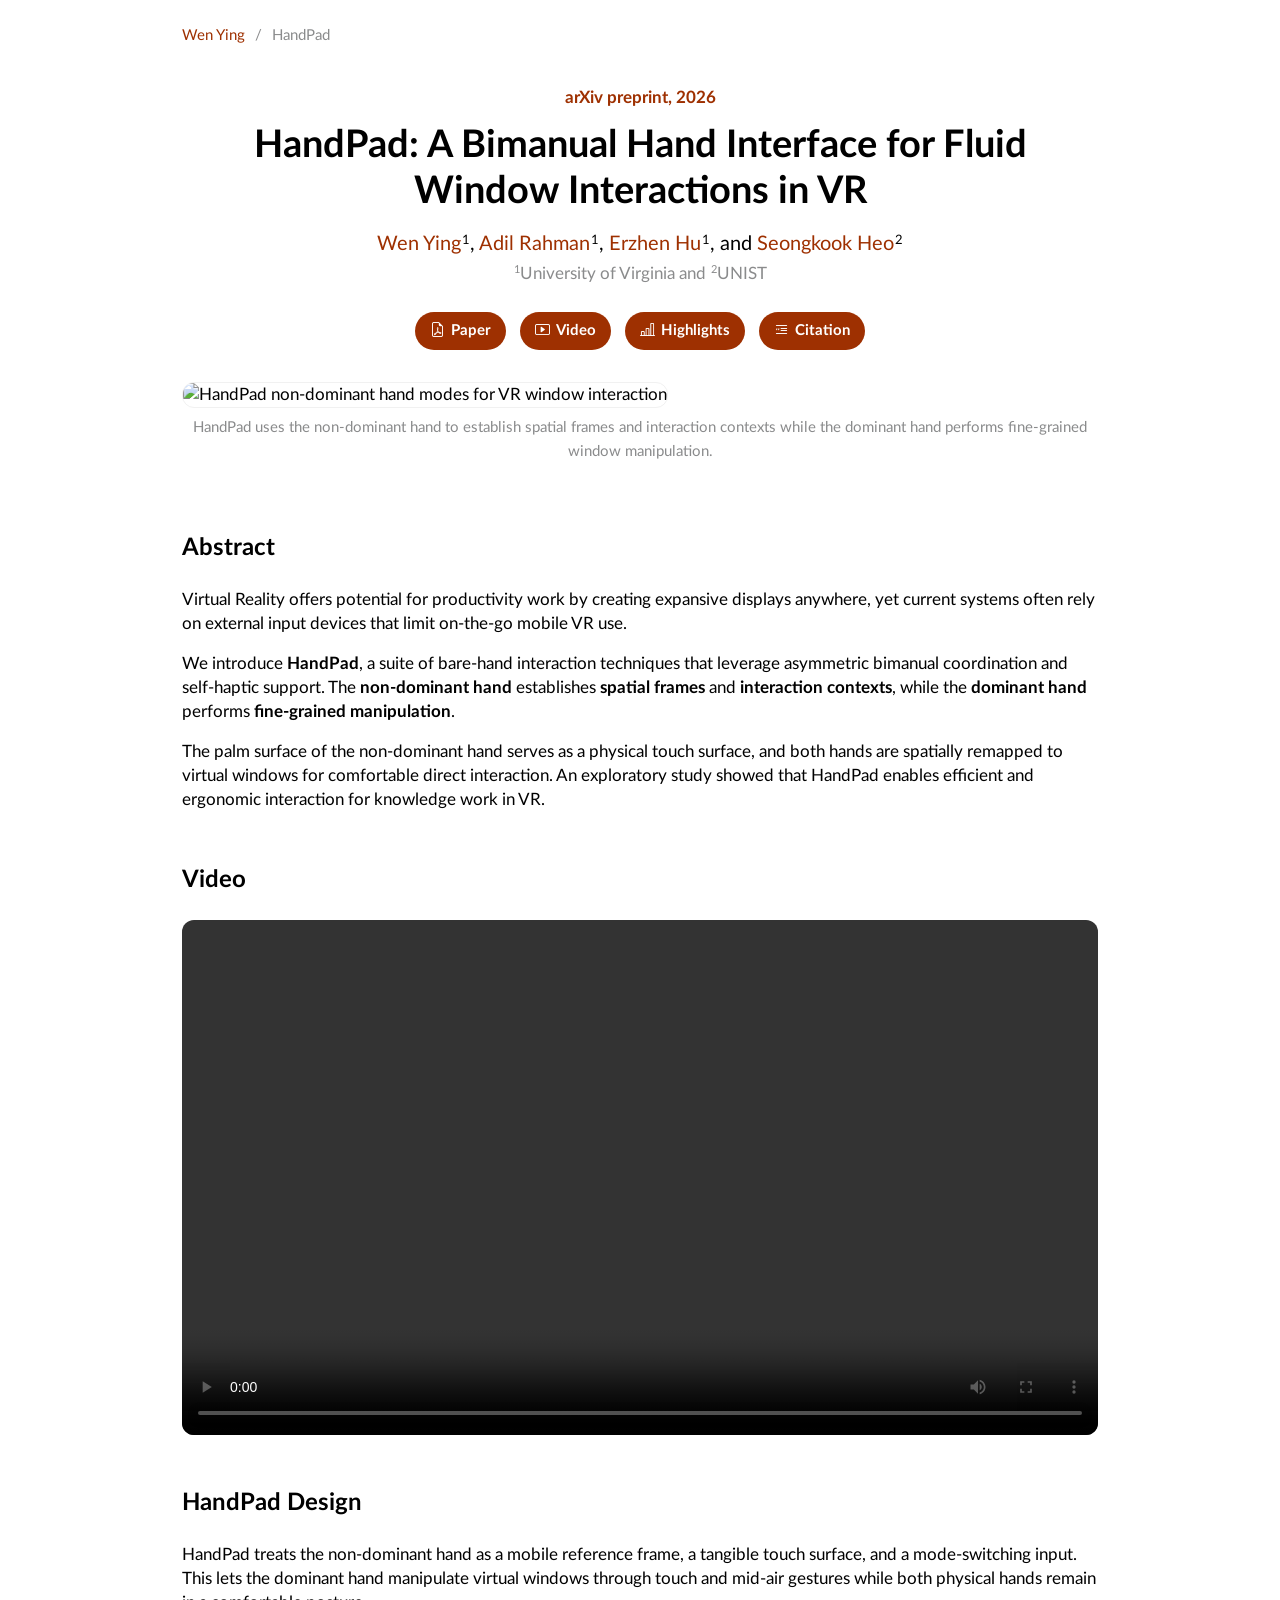
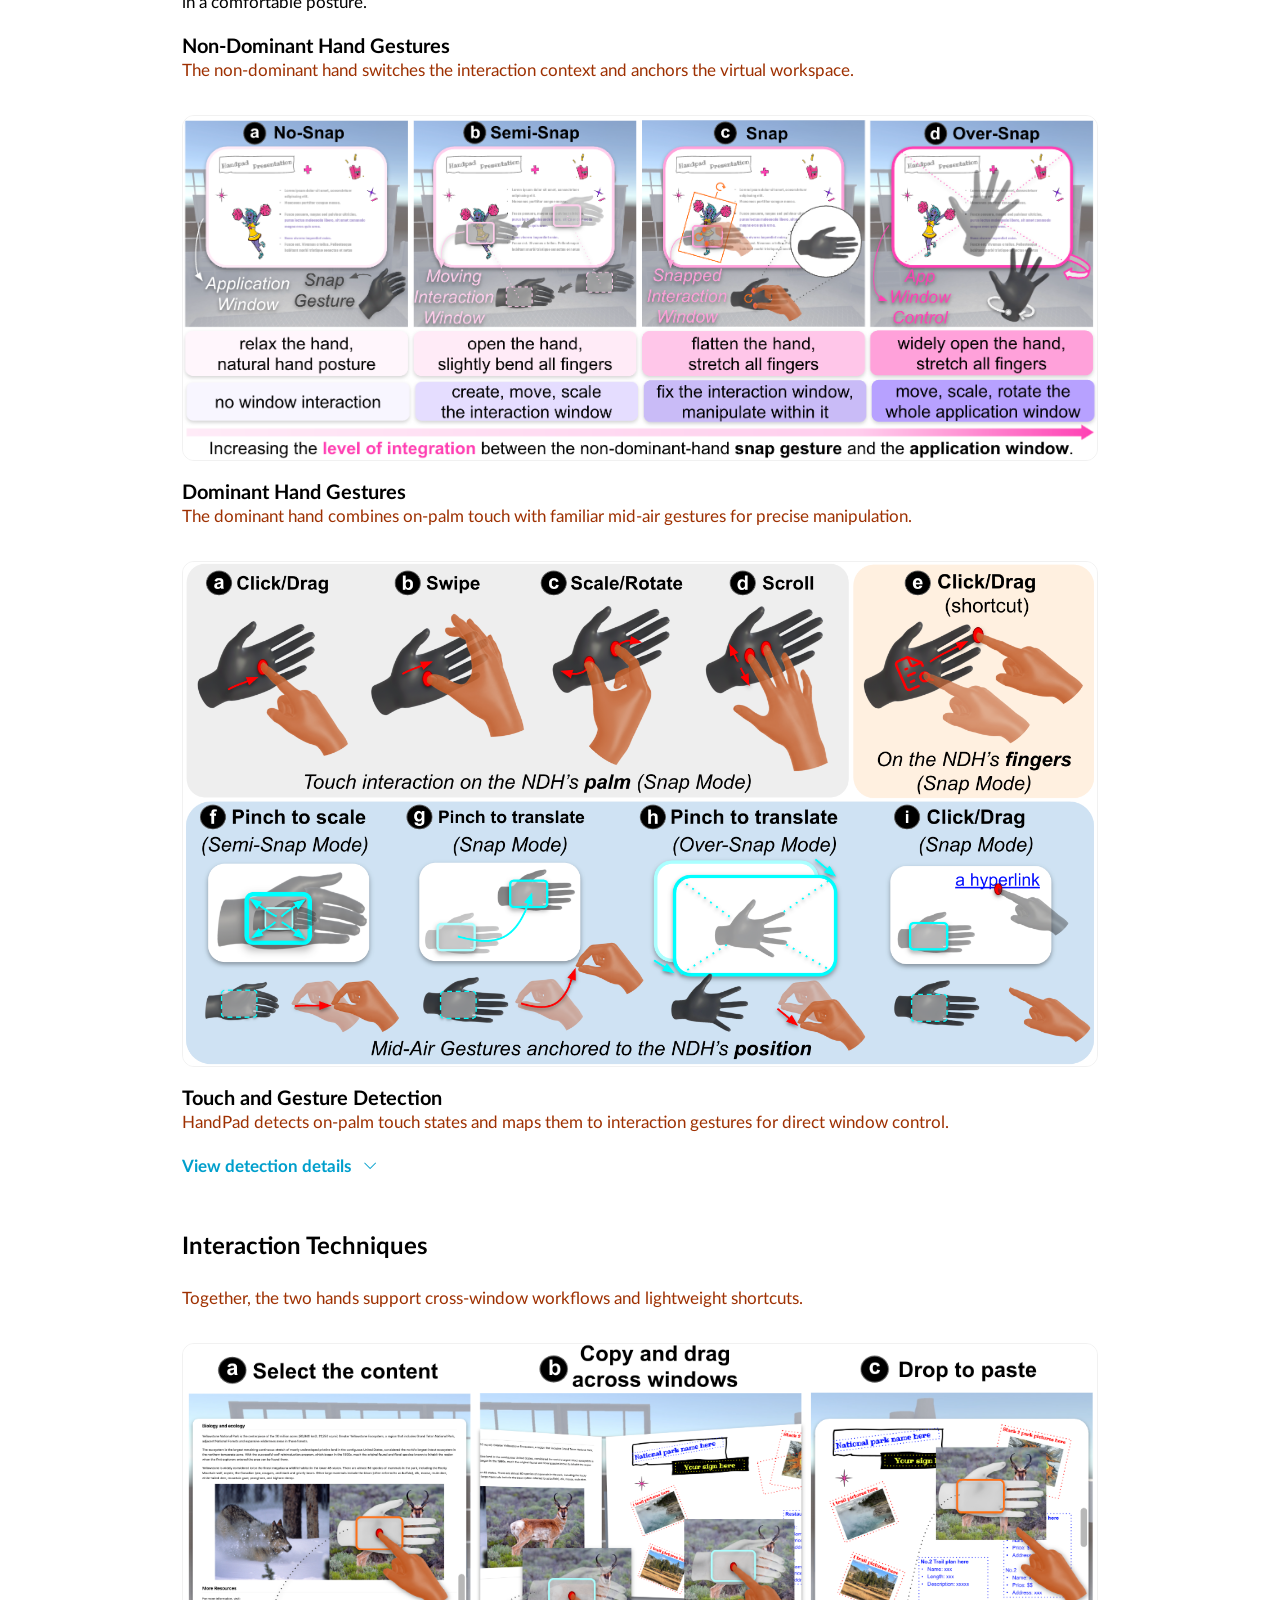
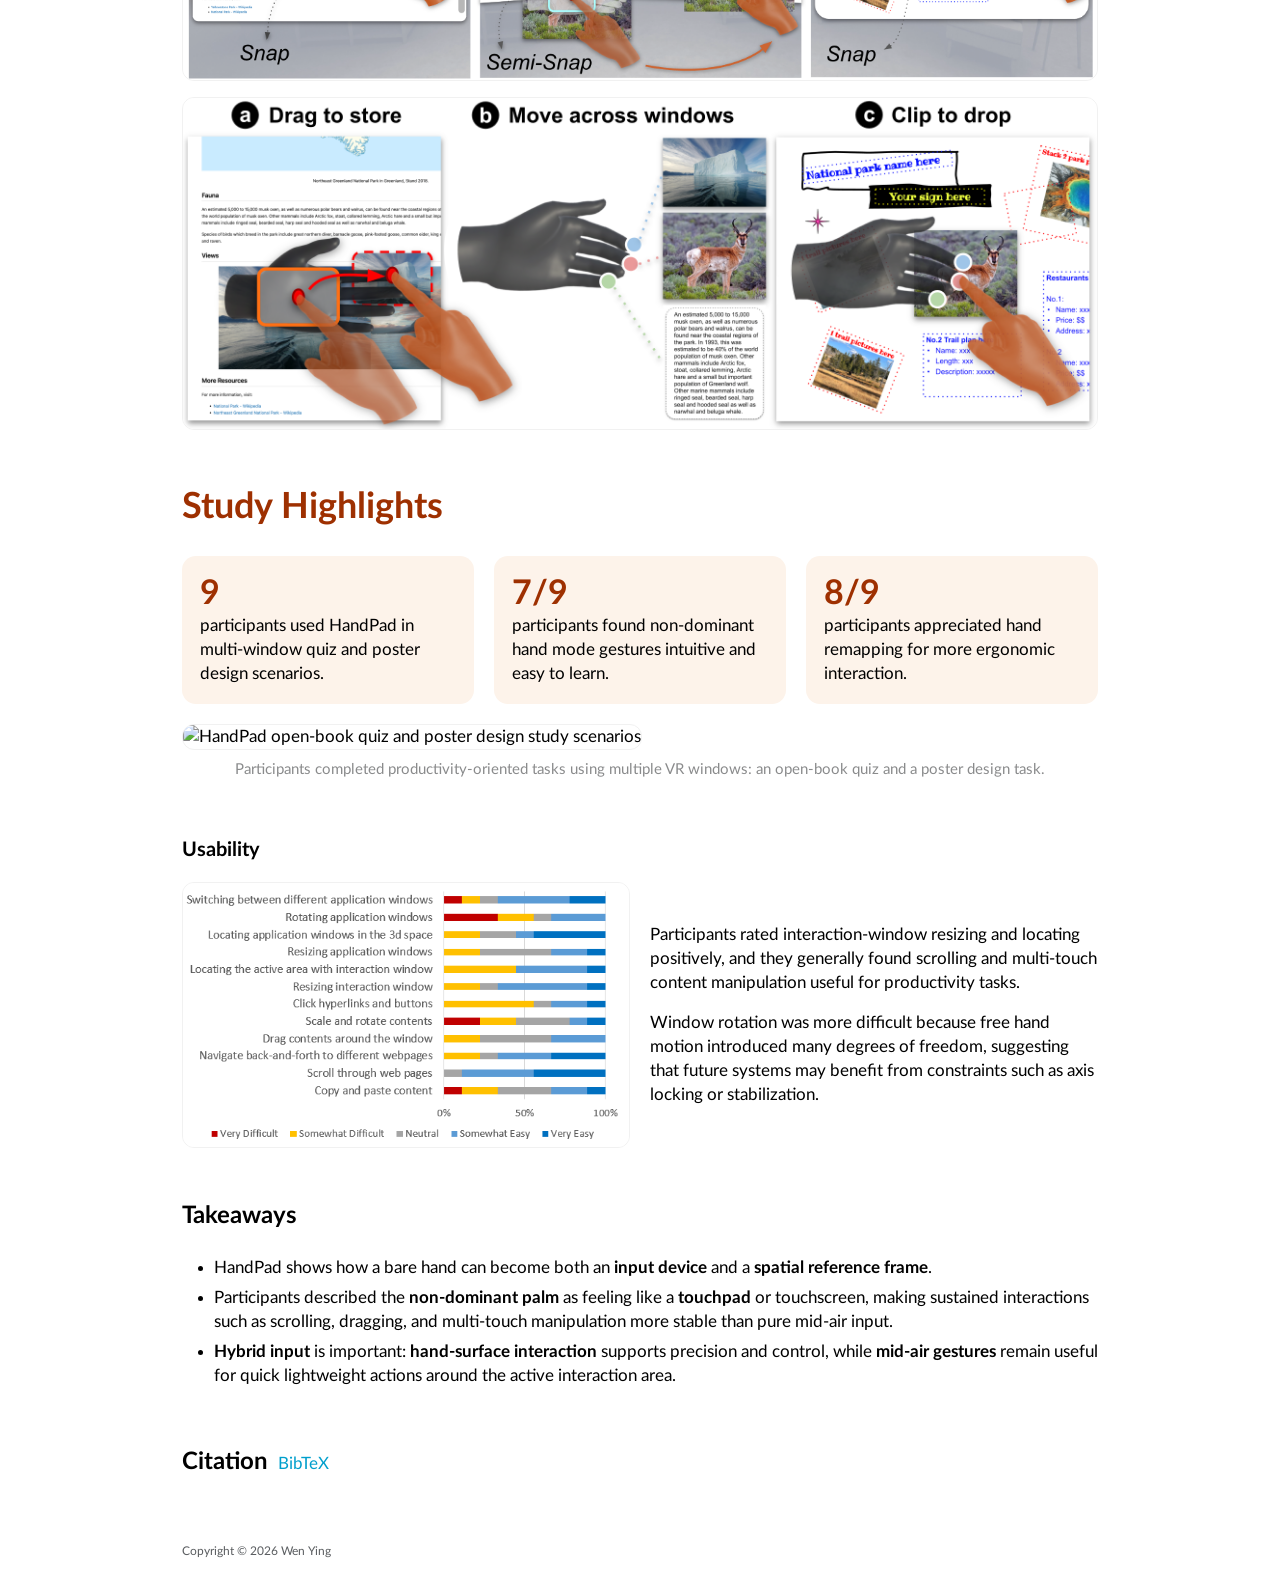
==== projects/handpad/index.html @ dbf76925 "add handpad, morphpatch" ====
<!doctype html>
<html lang="en">

<head>
  <meta charset="utf-8" />
  <meta name="viewport" content="width=device-width,initial-scale=1,shrink-to-fit=no">
  <meta name="description" content="Project page for HandPad: A Bimanual Hand Interface for Fluid Window Interactions in VR.">
  <meta name="author" content="Wen Ying">
  <meta name="keywords" content="HandPad,Virtual Reality,Bimanual Interaction,Input Remapping,Gestures,Productivity,Wen Ying">

  <title>HandPad: Bimanual Window Interaction in VR</title>

  <link href="https://cdn.jsdelivr.net/npm/bootstrap@5.3.3/dist/css/bootstrap.min.css" rel="stylesheet" integrity="sha384-QWTKZyjpPEjISv5WaRU9OFeRpok6YctnYmDr5pNlyT2bRjXh0JMhjY6hW+ALEwIH" crossorigin="anonymous">
  <link rel="stylesheet" href="https://cdn.jsdelivr.net/npm/bootstrap-icons@1.11.3/font/bootstrap-icons.min.css">
  <link href="../../css/style.css" rel="stylesheet">

  <script src="https://cdn.jsdelivr.net/npm/bootstrap@5.3.3/dist/js/bootstrap.bundle.min.js" integrity="sha384-YvpcrYf0tY3lHB60NNkmXc5s9fDVZLESaAA55NDzOxhy9GkcIdslK1eN7N6jIeHz" crossorigin="anonymous"></script>
  <script src="https://cdn.jsdelivr.net/npm/clipboard@2.0.11/dist/clipboard.min.js"></script>
</head>

<body class="project-page handpad-page">
  <div class="container-fluid">
    <nav class="project-nav col-wrapper">
      <a href="../../">Wen Ying</a>
      <span>/</span>
      <span>HandPad</span>
    </nav>

    <header class="project-hero sec-wrapper">
      <div class="row justify-content-center">
        <div class="col col-wrapper text-center">
          <div class="project-venue">arXiv preprint, 2026</div>
          <h1>HandPad: A Bimanual Hand Interface for Fluid Window Interactions in VR</h1>
          <div class="project-authors">
            <a href="../../">Wen Ying</a><sup>1</sup>,
            <a href="https://adildsw.com/">Adil Rahman</a><sup>1</sup>,
            <a href="https://erzhenh.com/">Erzhen Hu</a><sup>1</sup>,
            and
            <a href="https://seongkookheo.com/">Seongkook Heo</a><sup>2</sup>
          </div>
          <div class="project-affiliation"><sup>1</sup>University of Virginia and <sup>2</sup>UNIST</div>
          <div class="project-links">
            <a class="project-button" href="../../assets/HandPad/HandPad-arXiv.pdf"><i class="bi bi-file-earmark-pdf"></i>Paper</a>
            <a class="project-button" href="#video"><i class="bi bi-play-btn"></i>Video</a>
            <a class="project-button" href="#result-highlights"><i class="bi bi-bar-chart-line"></i>Highlights</a>
            <a class="project-button" href="#citation" id="project-bibtex-trigger"><i class="bi bi-blockquote-left"></i>Citation</a>
          </div>
        </div>
      </div>
    </header>

    <main>
      <section class="sec-wrapper">
        <div class="row section-item">
          <div class="col col-wrapper">
            <img class="project-teaser" src="../../assets/HandPad/HandPad_Teaser_v2.png" alt="HandPad non-dominant hand modes for VR window interaction">
            <p class="project-caption">HandPad uses the non-dominant hand to establish spatial frames and interaction contexts while the dominant hand performs fine-grained window manipulation.</p>
          </div>
        </div>
      </section>

      <section class="sec-wrapper">
        <div class="row section-head">
          <div class="col col-wrapper">
            <h2 class="section-title">Abstract</h2>
          </div>
        </div>
        <div class="row section-item">
          <div class="col col-wrapper project-copy">
            <p>
              Virtual Reality offers potential for productivity work by creating expansive displays anywhere, yet current systems often rely on external input devices that limit on-the-go mobile VR use.
            </p>
            <p>
              We introduce <b>HandPad</b>, a suite of bare-hand interaction techniques that leverage asymmetric bimanual coordination and self-haptic support. The <b>non-dominant hand</b> establishes <b>spatial frames</b> and <b>interaction contexts</b>, while the <b>dominant hand</b> performs <b>fine-grained manipulation</b>.
            </p>
            <p>
              The palm surface of the non-dominant hand serves as a physical touch surface, and both hands are spatially remapped to virtual windows for comfortable direct interaction. An exploratory study showed that HandPad enables efficient and ergonomic interaction for knowledge work in VR.
            </p>
          </div>
        </div>
      </section>

      <section class="sec-wrapper" id="video">
        <div class="row section-head">
          <div class="col col-wrapper">
            <h2 class="section-title">Video</h2>
          </div>
        </div>
        <div class="row section-item">
          <div class="col col-wrapper">
            <div class="project-video">
              <video controls playsinline preload="metadata">
                <source src="../../assets/HandPad/HandPad_Video.mp4" type="video/mp4">
              </video>
            </div>
          </div>
        </div>
      </section>

      <section class="sec-wrapper">
        <div class="row section-head">
          <div class="col col-wrapper">
            <h2 class="section-title">HandPad Design</h2>
          </div>
        </div>
        <div class="row section-item">
          <div class="col col-wrapper project-copy">
            <p>
              HandPad treats the non-dominant hand as a mobile reference frame, a tangible touch surface, and a mode-switching input. This lets the dominant hand manipulate virtual windows through touch and mid-air gestures while both physical hands remain in a comfortable posture.
            </p>
          </div>
        </div>
        <div class="row section-item">
          <div class="col col-wrapper project-tracing-col">
            <h3 class="project-subsection-title">Non-Dominant Hand Gestures</h3>
            <p class="project-copy project-lead">
              The non-dominant hand switches the interaction context and anchors the virtual workspace.
            </p>
            <img class="project-figure" src="../../assets/HandPad/snap_gestures_v2.png" alt="HandPad non-dominant hand snap modes">
          </div>
        </div>
        <div class="row section-item">
          <div class="col col-wrapper project-tracing-col">
            <h3 class="project-subsection-title">Dominant Hand Gestures</h3>
            <p class="project-copy project-lead">
              The dominant hand combines on-palm touch with familiar mid-air gestures for precise manipulation.
            </p>
            <img class="project-figure" src="../../assets/HandPad/manpulation_gesture_v2.png" alt="Dominant hand manipulation gestures in HandPad">
          </div>
        </div>
        <div class="row section-item">
          <div class="col col-wrapper project-tracing-col">
            <h3 class="project-subsection-title">Touch and Gesture Detection</h3>
            <p class="project-copy project-lead">
              HandPad detects on-palm touch states and maps them to interaction gestures for direct window control.
            </p>
            <a class="project-detail-toggle" data-bs-toggle="collapse" href="#touch-gesture-detection" onclick="return false" aria-expanded="false" aria-controls="touch-gesture-detection">
              View detection details
              <i class="bi bi-chevron-down project-collapse-icon" aria-hidden="true"></i>
            </a>
            <div class="collapse project-detail-collapse" id="touch-gesture-detection">
              <div class="project-copy">
                <p>
                  <b>Touch Detection & State Machine.</b> HandPad first tracks touch contact, dwell time, movement distance, and the number of active touch points. These signals classify each contact as touched, dwelling, or moving.
                </p>
                <p>
                  <b>Gesture Recognition.</b> The system then maps touch-state sequences and touch-point counts to interaction gestures, including clicks, swipes or drags, two-finger scrolling, and thumb-index scale or rotate actions.
                </p>
              </div>
              <img class="project-figure" src="../../assets/HandPad/touchstate.png" alt="HandPad touch state machine for detecting clicks, drags, scrolling, and scale or rotate gestures">
              <p class="project-caption">The top layer detects touch states from contact, dwell, movement, and touch-point count. The bottom layer recognizes gestures by matching state sequences to clicks, swipes or drags, scrolling, and scale or rotate actions.</p>
            </div>
          </div>
        </div>
      </section>

      <section class="sec-wrapper">
        <div class="row section-head">
          <div class="col col-wrapper">
            <h2 class="section-title">Interaction Techniques</h2>
          </div>
        </div>
        <div class="row section-item">
          <div class="col col-wrapper project-tracing-col">
            <p class="project-copy project-lead">
              Together, the two hands support cross-window workflows and lightweight shortcuts.
            </p>
            <img class="project-figure" src="../../assets/HandPad/draganddrop_v2.png" alt="HandPad drag-and-drop across windows">
            <img class="project-figure" src="../../assets/HandPad/shortcut3.png" alt="HandPad temporary clipboard shortcuts on the fingers">
          </div>
        </div>
      </section>

      <section class="sec-wrapper" id="result-highlights">
        <div class="row section-head">
          <div class="col col-wrapper">
            <h2 class="section-title project-highlights-title">Study Highlights</h2>
          </div>
        </div>
        <div class="row section-item">
          <div class="col-md-4 col-wrapper">
            <div class="project-metric">
              <div class="project-metric-value">9</div>
              <div>participants used HandPad in multi-window quiz and poster design scenarios.</div>
            </div>
          </div>
          <div class="col-md-4 col-wrapper">
            <div class="project-metric">
              <div class="project-metric-value">7/9</div>
              <div>participants found non-dominant hand mode gestures intuitive and easy to learn.</div>
            </div>
          </div>
          <div class="col-md-4 col-wrapper">
            <div class="project-metric">
              <div class="project-metric-value">8/9</div>
              <div>participants appreciated hand remapping for more ergonomic interaction.</div>
            </div>
          </div>
        </div>
        <div class="row section-item">
          <div class="col col-wrapper">
            <img class="project-figure" src="../../assets/HandPad/study_task3.png" alt="HandPad open-book quiz and poster design study scenarios">
            <p class="project-caption">Participants completed productivity-oriented tasks using multiple VR windows: an open-book quiz and a poster design task.</p>
          </div>
        </div>
        <div class="row section-head">
          <div class="col col-wrapper">
            <h3 class="project-subsection-title">Usability</h3>
          </div>
        </div>
        <div class="row section-item align-items-center">
          <div class="col-md-6 col-wrapper">
            <img class="project-figure" src="../../assets/HandPad/interaction_2.png" alt="HandPad ease-of-use ratings for interaction techniques">
          </div>
          <div class="col-md-6 col-wrapper project-copy">
            <p>
              Participants rated interaction-window resizing and locating positively, and they generally found scrolling and multi-touch content manipulation useful for productivity tasks.
            </p>
            <p>
              Window rotation was more difficult because free hand motion introduced many degrees of freedom, suggesting that future systems may benefit from constraints such as axis locking or stabilization.
            </p>
          </div>
        </div>
      </section>

      <section class="sec-wrapper">
        <div class="row section-head">
          <div class="col col-wrapper">
            <h2 class="section-title">Takeaways</h2>
          </div>
        </div>
        <div class="row section-item">
          <div class="col col-wrapper project-copy">
            <ul>
              <li>HandPad shows how a bare hand can become both an <b>input device</b> and a <b>spatial reference frame</b>.</li>
              <li>Participants described the <b>non-dominant palm</b> as feeling like a <b>touchpad</b> or touchscreen, making sustained interactions such as scrolling, dragging, and multi-touch manipulation more stable than pure mid-air input.</li>
              <li><b>Hybrid input</b> is important: <b>hand-surface interaction</b> supports precision and control, while <b>mid-air gestures</b> remain useful for quick lightweight actions around the active interaction area.</li>
            </ul>
          </div>
        </div>
      </section>

      <section class="sec-wrapper" id="citation">
        <div class="row section-head">
          <div class="col col-wrapper">
            <h2 class="section-title">Citation</h2>
            <a data-bs-toggle="collapse" href="#project-bibtex" onclick="return false">BibTeX</a>
          </div>
        </div>
        <div class="row section-item">
          <div class="col col-wrapper">
            <div class="collapse" id="project-bibtex">
              <pre class="snippet"><code>@article{ying2026handpad,
  title = {HandPad: A Bimanual Hand Interface for Fluid Window Interactions in VR},
  author = {Ying, Wen and Rahman, Adil and Hu, Erzhen and Heo, Seongkook},
  journal = {arXiv preprint},
  year = {2026},
  keywords = {Gestures, bimanual interaction, input remapping, virtual reality}
}</code></pre>
            </div>
          </div>
        </div>
      </section>
    </main>

    <footer class="citation col-wrapper">
      <div class="text-muted">Copyright &copy; <span id="year"></span> Wen Ying</div>
    </footer>
  </div>
</body>

<script defer src="../../js/script.js"></script>

</html>
---- css/style.css ----
:root {

  --cardinal: #9e3001;
  --very-light-orange: #fdf3ea;
  --very-light-gray: #f1f1f1;
  --light-gray: #c2c0bf;
  --dark-gray: #8a8b8c;
  --super-dark-gray: #6e6c6c;
  --light-cyan: #E0F7FF;
  --bright-cyan: #00CCFF;
  --dark-cyan: #009FCC;

  --font-size: 17px;
  --mobile-font-size: 16px;

  --line-height: 24px;
  --mobile-line-height: 26px;

  --section-title-font-size: 24px;
  --mobile-section-title-font-size: 22px;

  --name-font-size: 32px;

  --code-font-size: 12px;
  --code-line-height: 18px;
}

@font-face {
  font-family: 'Lato';
  src: url('../fonts/lato/Lato-Regular.woff2') format('woff2');
  font-style: normal;
  font-weight: normal;
  text-rendering: optimizeLegibility;
}

@font-face {
  font-family: 'Lato';
  src: url('../fonts/lato/Lato-Bold.woff2') format('woff2');
  font-style: normal;
  font-weight: bold;
  text-rendering: optimizeLegibility;
}

body {
  font-family: "Lato", "Helvetica Neue", Ubuntu, Arial, PingFang, SimHei, sans-serif;
  font-size: var(--font-size);
  line-height: var(--line-height);
  color: black;
  font-weight: normal;
  background: white;
}

.blockquote {
  font-size: var(--font-size);
  line-height: var(--line-height);
}

body .container,
body .container-fluid {
  max-width: 960px;
  margin: 0 auto;
}

body .row {
  margin-left: 0;
  margin-right: 0;
  padding-left: 0;
  padding-right: 0;
}

b.zh {
  font-weight: 900;
}

a {
  color: var(--cardinal);
  text-decoration: none;
  transition: color 0.1s ease-in-out, border-color 0.1s ease-in-out;
}

a:hover {
  color: var(--cardinal);
  text-decoration: underline;
}

.highlight {
  /* color: var(--cardinal); */
  color: orange;
  font-weight: bold;
}

.highlight-note {
  color: var(--cardinal);
  font-weight: bold;
}

.section-item {
  margin-top: 20px;
}

.section-head {
  margin-top: 30px;
}

.section-title {
  font-weight: bold;
  font-size: var(--section-title-font-size);
  line-height: var(--line-height);
  display: inline-block;
}

.col-wrapper {
  padding-left: 10px;
  padding-right: 10px;
}

.sec-wrapper {
  margin-top: 30px;
}

.section-sub {
  font-size: var(--font-size);
  line-height: var(--line-height);
  color: var(--dark-gray);
}

.representative {
  background-color: var(--very-light-orange);
  border-radius: 2px;
  border-radius: 15px;
}

@media (max-width: 767.98px) {
  body {
    font-size: var(--mobile-font-size);
    line-height: var(--mobile-line-height);
  }

  .blockquote {
    font-size: var(--mobile-font-size);
    line-height: var(--mobile-line-height);
  }

  .section-title {
    font-size: var(--mobile-section-title-font-size);
    line-height: var(--mobile-line-height);
  }
}

@media (min-width: 768px) {
  .section-sub {
    padding-left: 0;
  }
}

/*-----------------
 * Home
 *-----------------*/

.home-wrapper .picture img {
  width: 100%;
  max-width: 250px;
  margin-right: 20px;
  border-radius: 10px;
}

.home-wrapper .description {
  margin-top: 30px;
}

.home-wrapper .description .name {
  font-size: var(--name-font-size);
  margin-bottom: 20px;
}

.home-wrapper .social {
  margin-top: 10px;
  margin-bottom: 0;
  padding: 0;
}

/*------------------
 * Bio
 *------------------*/

.bio-wrapper .info,
.bio-wrapper .info:hover {
  color: black;
  text-decoration: none;
}

.bio-wrapper .zh-name:hover {
  text-decoration: none;
  border-bottom: 1.5px dashed currentColor;
}

.bio-wrapper .name-icon {
  margin-left: -3px;
  margin-right: -3px;
}

.bio-wrapper .org-icon,
.exp-wrapper .exp-icon {
  width: auto;
  height: 1.3em;
  max-width: 1.45em;
  object-fit: contain;
  flex-shrink: 0;
}

.bio-wrapper .org-icon {
  vertical-align: -0.18em;
  margin-right: 4px;
}

.exp-wrapper .exp-icon.uva-icon {
  height: 2.6em;
  max-width: 2.9em;
}

.exp-wrapper .exp-icon.zju-icon {
  height: 1.95em;
  max-width: 2.18em;
}

/*------------------
 * Name
 *------------------*/

.name-wrapper .zh-a,
.name-wrapper .zh-a:hover {
  color: black;
  text-decoration: none;
  border-bottom: 1.5px dashed currentColor;
}

.name-wrapper .blockquote-footer {
  font-size: var(--font-size);
  line-height: var(--line-height);
  margin-top: 0;
}

.name-wrapper .blockquote-footer .zh-a,
.name-wrapper .blockquote-footer .zh-a:hover,
.name-wrapper .blockquote-footer .en-a,
.name-wrapper .blockquote-footer .en-a:hover {
  color: currentColor;
}

.name-wrapper .blockquote-footer .en-a,
.name-wrapper .blockquote-footer .en-a:hover {
  text-decoration: underline;
  border-bottom: none;
}

/*------------------
 * Publications
 *------------------*/

.pub-wrapper .section-item {
  margin-top: 15px;
  padding-top: 10px;
  padding-bottom: 10px;
}

.pub-wrapper .title a {
  color: black;
  font-weight: bold;
}

.pub-wrapper .title a:hover {
  color: black;
}

.pub-wrapper .link .venue {
  font-weight: bold;
}

.pub-wrapper .link a {
  color: var(--dark-cyan);
}

.pub-wrapper .link a:hover {
  color: var(--bright-cyan);
}

.pub-wrapper .authors {
  color: var(--dark-gray);
}

.pub-wrapper .authors a {
  color: var(--dark-gray);
}

.pub-wrapper .authors me {
  /* color: var(--dark-gray); */
  /* color: black; */
  color: var(--super-dark-gray);
  font-weight: bold;
}

.pub-wrapper .figure img {
  max-width: 300px;
  width: 100%;
  border-radius: 10px; /* Add rounded corners */
}

@media (max-width: 767.98px) {
  .pub-wrapper .figure {
    margin-bottom: 10px;
  }
}

/*------------------
 * Bibtex
 *------------------*/

.snippet {
  position: relative;
  background: var(--very-light-gray);
  font-size: var(--code-font-size);
  line-height: var(--code-line-height);
  margin-top: 10px;
  margin-bottom: 0;
  border-radius: 2px;
}

.representative .snippet {
  background: white;
}

.snippet .btn {
  transition: opacity 0.1s ease-in-out, border-color 0.1s ease-in-out;
  opacity: 0.9;
  padding: 0.5px 4px;
  position: absolute;
  right: 4px;
  top: 4px;
  font-size: 14px;
  line-height: 21px;
  background-color: white;
  border: 2px solid var(--light-gray);
  border-radius: 2px;
}

.snippet .btn:hover {
  opacity: 1;
  background-color: white;
  border-color: var(--dark-gray);
}

.snippet .btn:active {
  opacity: 1;
  background-color: var(--very-light-gray);
  border-color: var(--dark-gray);
}

.snippet code {
  display: block;
  overflow-x: auto;
}

/*------------------
 * Experience
 *------------------*/

.exp-wrapper .title a {
  font-weight: bold;
}

.exp-wrapper a,
.exp-wrapper a:hover {
  color: black;
}

.exp-wrapper .time {
  text-align: right;
}

.exp-wrapper .location {
  color: var(--dark-gray);
}

.exp-wrapper .title {
  display: flex;
  align-items: center;
  gap: 8px;
}

@media (max-width: 767.98px) {
  .exp-wrapper .time {
    text-align: left;
    color: var(--dark-gray);
  }

  .exp-wrapper .location {
    display: none;
  }
}

/*------------------
 * Footer
 *------------------*/

.citation {
  font-size: var(--code-font-size);
  line-height: var(--code-line-height);
  margin-top: 40px;
  margin-bottom: 30px;
}

/*------------------
 * Project pages
 *------------------*/

.project-page .project-nav {
  margin-top: 24px;
  color: var(--dark-gray);
  font-size: 15px;
}

.project-page .project-nav span {
  margin-left: 6px;
}

.project-page .project-hero {
  margin-top: 38px;
  margin-bottom: 18px;
}

.project-page main > .sec-wrapper {
  margin-top: 56px;
}

.project-page main > .sec-wrapper:first-child {
  margin-top: 28px;
}

.project-page .section-head {
  margin-top: 0;
}

.project-page #result-highlights .section-head:not(:first-child) {
  margin-top: 40px;
}

.project-page .project-venue {
  color: var(--cardinal);
  font-weight: bold;
  margin-bottom: 12px;
}

.project-page h1 {
  max-width: 860px;
  margin: 0 auto 18px;
  font-size: 38px;
  line-height: 46px;
  font-weight: bold;
}

.project-page .project-authors {
  font-size: 20px;
  margin-bottom: 6px;
}

.project-page .project-affiliation {
  color: var(--dark-gray);
}

.project-page .project-authors sup,
.project-page .project-affiliation sup {
  font-size: 0.65em;
  margin-left: 1px;
}

.project-page .project-links {
  margin-top: 22px;
}

.project-page .project-button {
  display: inline-flex;
  align-items: center;
  gap: 6px;
  margin: 4px 5px;
  padding: 7px 15px;
  color: white;
  background-color: var(--cardinal);
  border-radius: 999px;
  font-size: 15px;
  font-weight: bold;
}

.project-page .project-button:hover {
  color: white;
  text-decoration: none;
  background-color: #7f2601;
}

.project-page .project-teaser,
.project-page .project-figure,
.project-page .project-card img {
  width: 100%;
  border-radius: 12px;
}

.project-page .project-teaser,
.project-page .project-figure {
  border: 1px solid var(--very-light-gray);
}

.project-page .project-figure-group {
  border: 1px solid var(--very-light-gray);
  border-radius: 12px;
  overflow: hidden;
  line-height: 0;
}

.project-page .project-figure-group .project-figure {
  display: block;
  border: 0;
  border-radius: 0;
  margin: 0;
  box-sizing: border-box;
  background-color: white;
}

.project-page .project-figure-group .project-figure:first-child {
  padding: 12px 16px 0;
}

.project-page .project-figure-group .project-figure + .project-figure {
  border-top: 1px solid var(--very-light-gray);
  padding: 12px 16px;
  box-sizing: border-box;
  background-color: white;
}

.project-page .project-bimanual-col {
  display: flex;
  flex-direction: column;
  height: 100%;
}

.project-page .project-bimanual-col .project-bimanual-summary {
  margin-top: auto;
}

.project-page .project-caption {
  margin-top: 8px;
  color: var(--dark-gray);
  text-align: center;
  font-size: 15px;
}

.project-page .project-copy p:last-child,
.project-page .project-copy ul:last-child {
  margin-bottom: 0;
}

.project-page .project-copy li {
  margin-bottom: 6px;
}

.project-page .project-video {
  position: relative;
  width: 100%;
  padding-top: 56.25%;
  overflow: hidden;
  border-radius: 12px;
  background-color: var(--very-light-gray);
}

.project-page .project-video iframe {
  position: absolute;
  inset: 0;
  width: 100%;
  height: 100%;
  border: 0;
}

.project-page .project-video video {
  position: absolute;
  inset: 0;
  width: 100%;
  height: 100%;
  object-fit: contain;
}

.project-page .project-card {
  height: 100%;
  padding: 12px;
  border: 1px solid var(--very-light-gray);
  border-radius: 14px;
  background-color: white;
}

.project-page .project-card h3 {
  margin-top: 12px;
  margin-bottom: 6px;
  font-size: 18px;
  font-weight: bold;
}

.project-page .project-card p {
  margin-bottom: 0;
  color: var(--super-dark-gray);
  font-size: 15px;
  line-height: 22px;
}

.project-page .project-task-row {
  display: grid;
  grid-template-columns: 3fr 3fr 4fr;
  gap: 0;
}

.project-page .project-metric {
  height: 100%;
  padding: 18px;
  border-radius: 14px;
  background-color: var(--very-light-orange);
}

.project-page .project-metric-value,
.project-page .project-stat {
  color: var(--cardinal);
  font-weight: bold;
}

.project-page .project-metric-value {
  font-size: 34px;
  line-height: 40px;
}

.project-page .project-highlights-title {
  color: var(--cardinal);
  font-size: 36px;
  line-height: 42px;
  font-weight: bold;
}

.project-page .project-subsection-title {
  font-size: 20px;
  line-height: var(--line-height);
  font-weight: bold;
  margin-bottom: 0;
}

.project-page .project-tracing-col .project-copy {
  margin-bottom: 16px;
}

.project-page .project-lead {
  color: var(--cardinal);
}

.project-page .project-tracing-col .project-figure + .project-figure,
.project-page .project-tracing-col .project-figure + .project-copy,
.project-page .project-tracing-col .project-copy + .project-figure,
.project-page .project-tracing-col .project-copy + .project-figure-group,
.project-page .project-tracing-col .project-caption + .project-figure {
  margin-top: 16px;
}

.project-page #citation .section-head .col-wrapper {
  display: flex;
  align-items: baseline;
  gap: 10px;
  flex-wrap: wrap;
}

.project-page #citation a[data-bs-toggle="collapse"] {
  color: var(--dark-cyan);
  font-size: var(--font-size);
}

.project-page #citation a[data-bs-toggle="collapse"]:hover {
  color: var(--bright-cyan);
}

.project-page .project-collapse-title a {
  color: inherit;
  text-decoration: none;
}

.project-page .project-collapse-title a:hover {
  color: var(--cardinal);
}

.project-page .project-collapse-icon {
  font-size: 0.85em;
  margin-left: 6px;
  transition: transform 0.2s ease;
}

.project-page .project-collapse-title a[aria-expanded="true"] .project-collapse-icon {
  transform: rotate(180deg);
}

.project-page .project-detail-toggle {
  display: inline-flex;
  align-items: center;
  gap: 6px;
  margin-top: 4px;
  color: var(--dark-cyan);
  font-size: var(--font-size);
  font-weight: bold;
  text-decoration: none;
}

.project-page .project-detail-toggle:hover {
  color: var(--bright-cyan);
}

.project-page .project-detail-toggle[aria-expanded="true"] .project-collapse-icon {
  transform: rotate(180deg);
}

.project-page .project-detail-collapse {
  margin-top: 16px;
}

@media (max-width: 767.98px) {
  .project-page h1 {
    font-size: 29px;
    line-height: 37px;
  }

  .project-page .project-highlights-title {
    font-size: 30px;
    line-height: 36px;
  }

  .project-page .project-authors {
    font-size: 18px;
  }

  .project-page .project-card,
  .project-page .project-metric {
    margin-bottom: 14px;
  }

  .project-page .project-task-row {
    grid-template-columns: 1fr;
  }
}
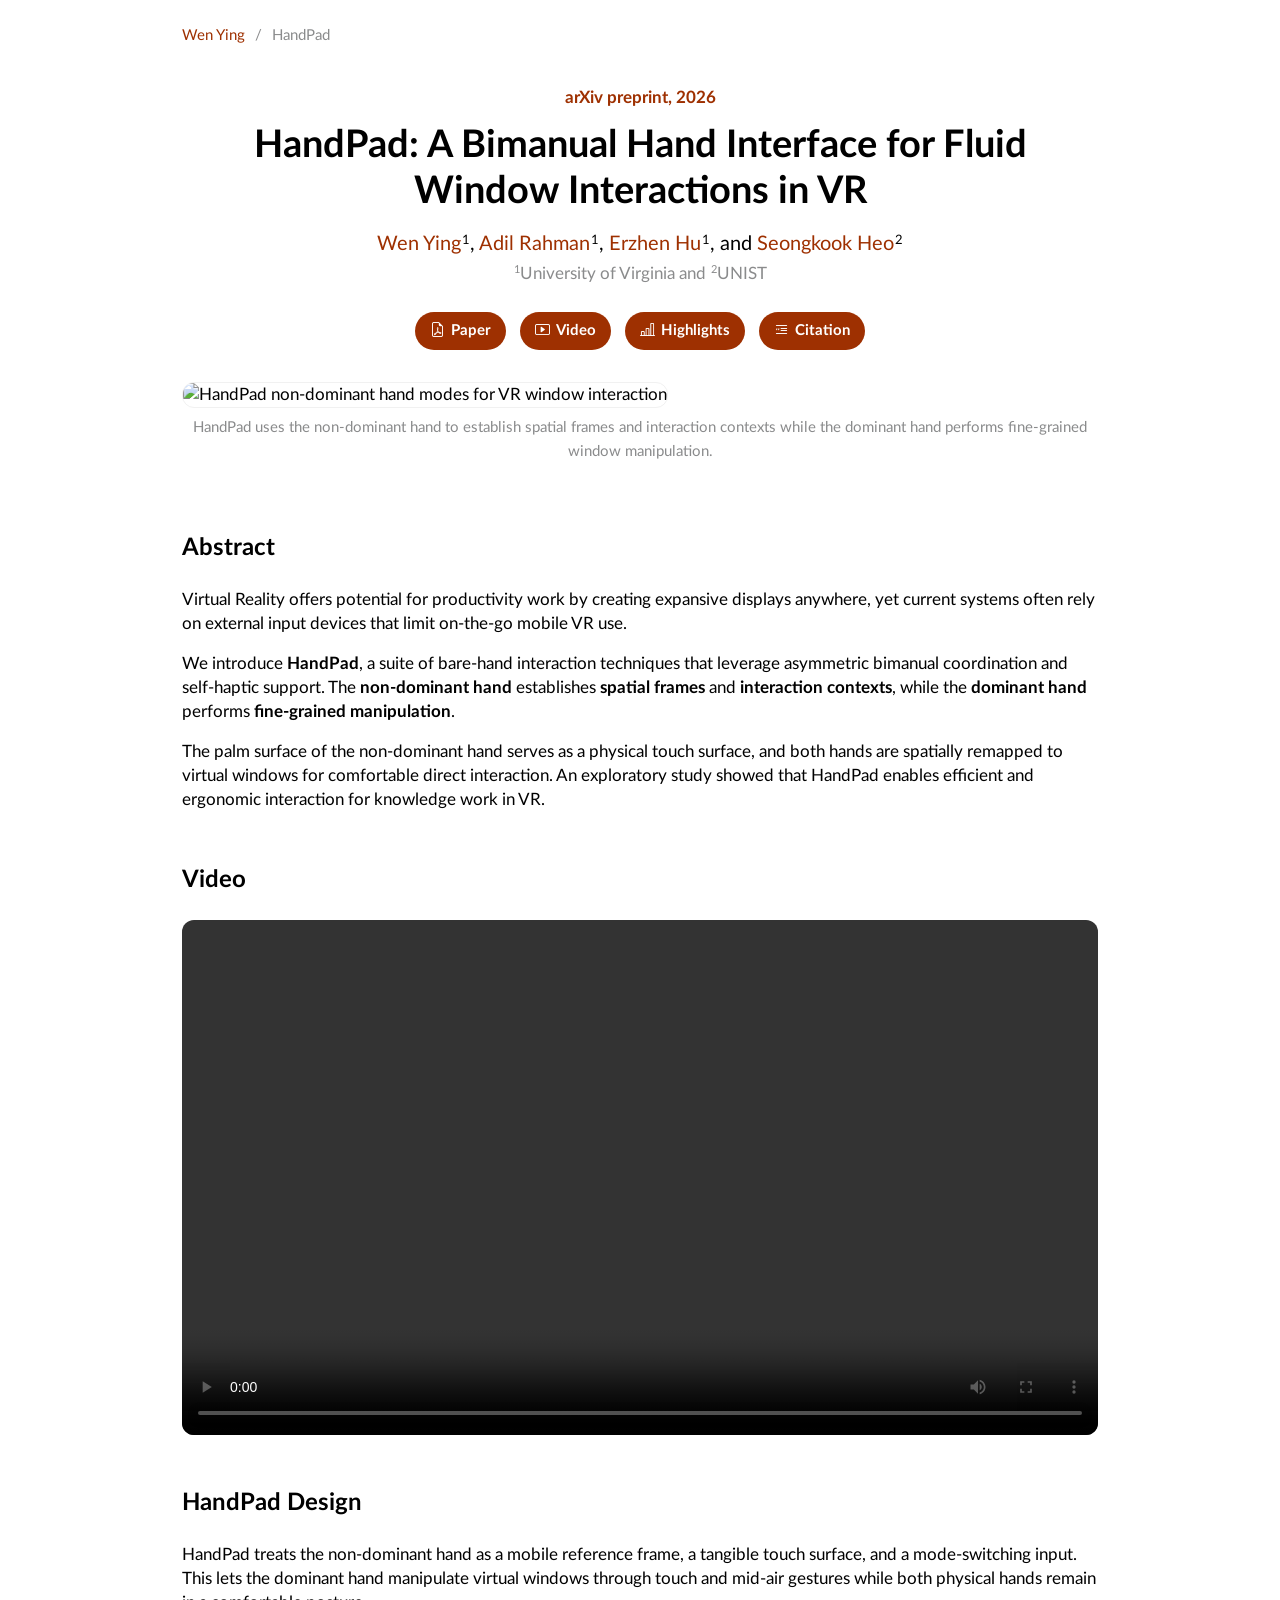
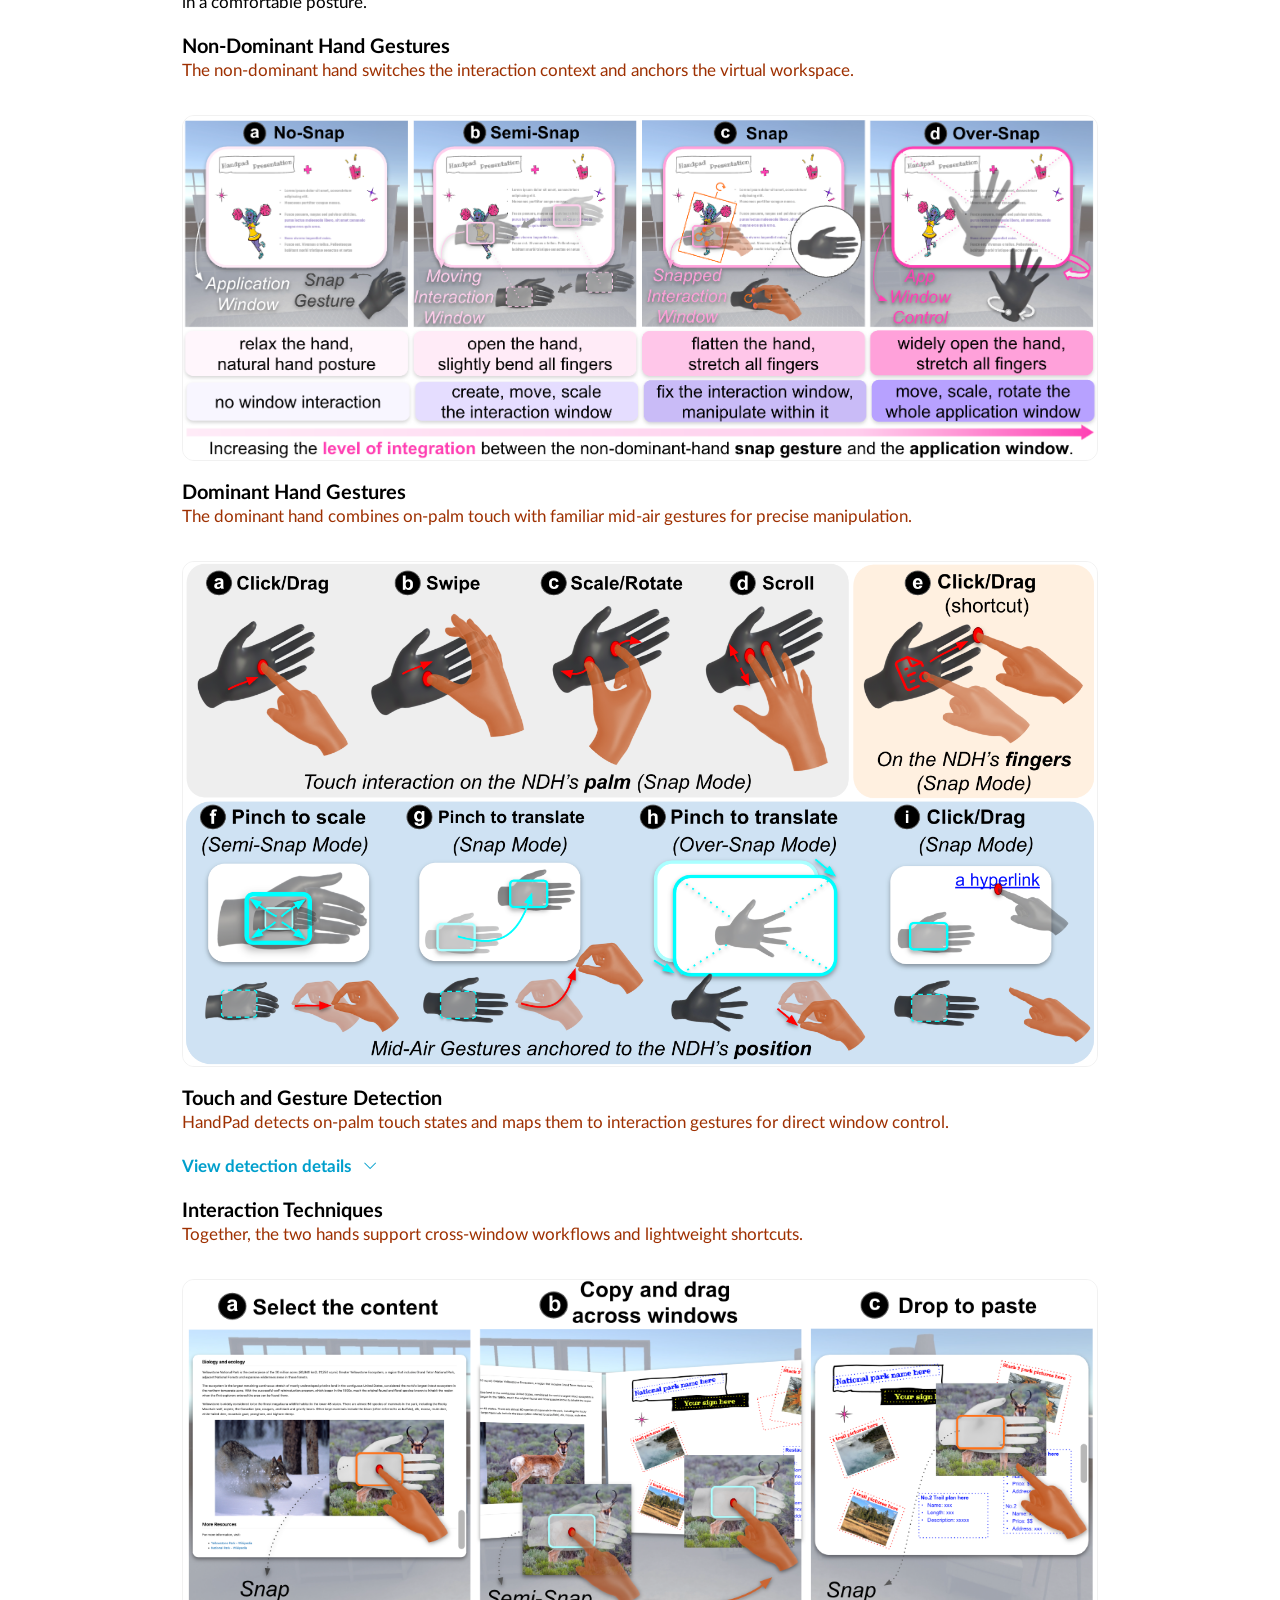
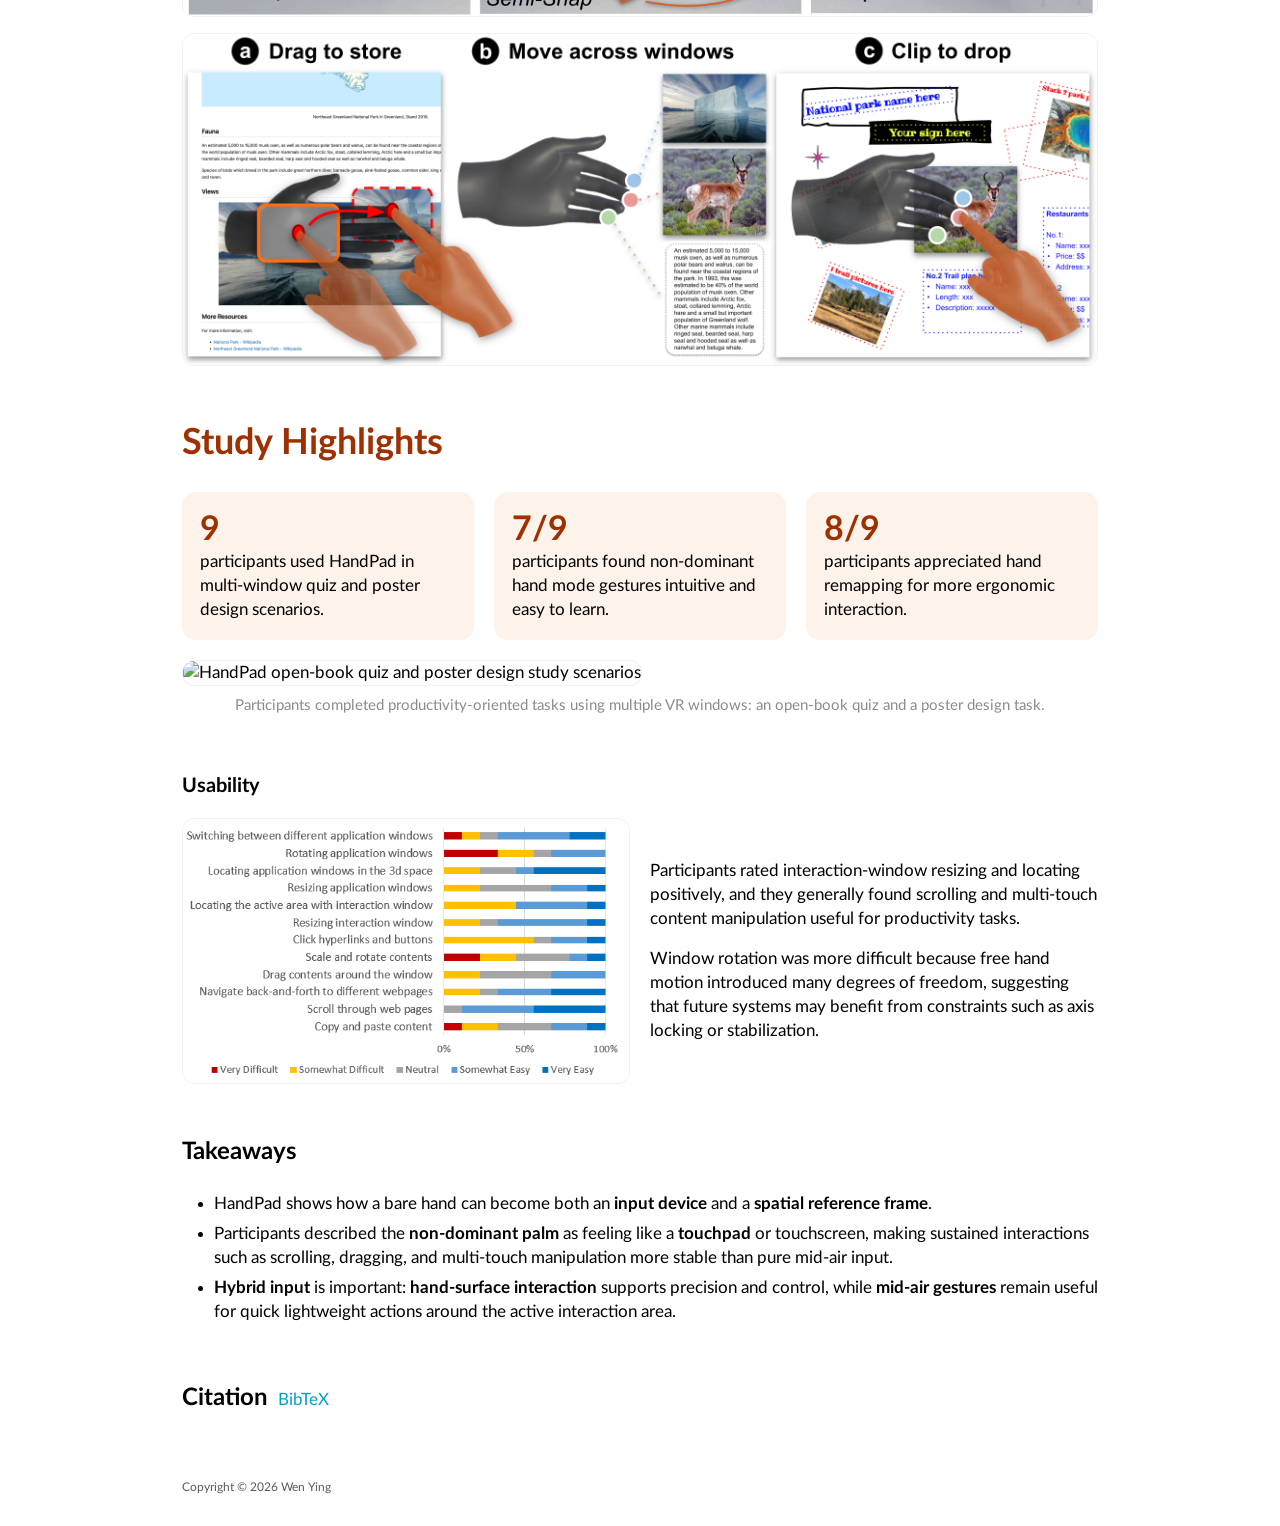
==== commit c55caa3c: "update physical surface, handpad, morphpatch" ====
--- a/projects/handpad/index.html
+++ b/projects/handpad/index.html
@@ -152,16 +152,9 @@
             </div>
           </div>
         </div>
-      </section>
-
-      <section class="sec-wrapper">
-        <div class="row section-head">
-          <div class="col col-wrapper">
-            <h2 class="section-title">Interaction Techniques</h2>
-          </div>
-        </div>
-        <div class="row section-item">
-          <div class="col col-wrapper project-tracing-col">
+        <div class="row section-item">
+          <div class="col col-wrapper project-tracing-col">
+            <h3 class="project-subsection-title">Interaction Techniques</h3>
             <p class="project-copy project-lead">
               Together, the two hands support cross-window workflows and lightweight shortcuts.
             </p>
--- a/css/style.css
+++ b/css/style.css
@@ -552,6 +552,38 @@
   font-size: 15px;
 }
 
+.project-page .project-table-wrapper {
+  width: 100%;
+  overflow-x: auto;
+  margin: 16px 0 8px;
+}
+
+.project-page .project-result-table {
+  width: 100%;
+  min-width: 760px;
+  border-collapse: collapse;
+  font-size: 14px;
+  line-height: 20px;
+}
+
+.project-page .project-result-table th,
+.project-page .project-result-table td {
+  padding: 8px 10px;
+  border: 1px solid var(--very-light-gray);
+  text-align: center;
+  white-space: nowrap;
+}
+
+.project-page .project-result-table th {
+  background-color: var(--very-light-orange);
+  font-weight: bold;
+}
+
+.project-page .project-result-table td:first-child,
+.project-page .project-result-table td:nth-child(2) {
+  font-weight: bold;
+}
+
 .project-page .project-copy p:last-child,
 .project-page .project-copy ul:last-child {
   margin-bottom: 0;
@@ -656,6 +688,7 @@
 
 .project-page .project-tracing-col .project-figure + .project-figure,
 .project-page .project-tracing-col .project-figure + .project-copy,
+.project-page .project-tracing-col .project-figure + .row,
 .project-page .project-tracing-col .project-copy + .project-figure,
 .project-page .project-tracing-col .project-copy + .project-figure-group,
 .project-page .project-tracing-col .project-caption + .project-figure {
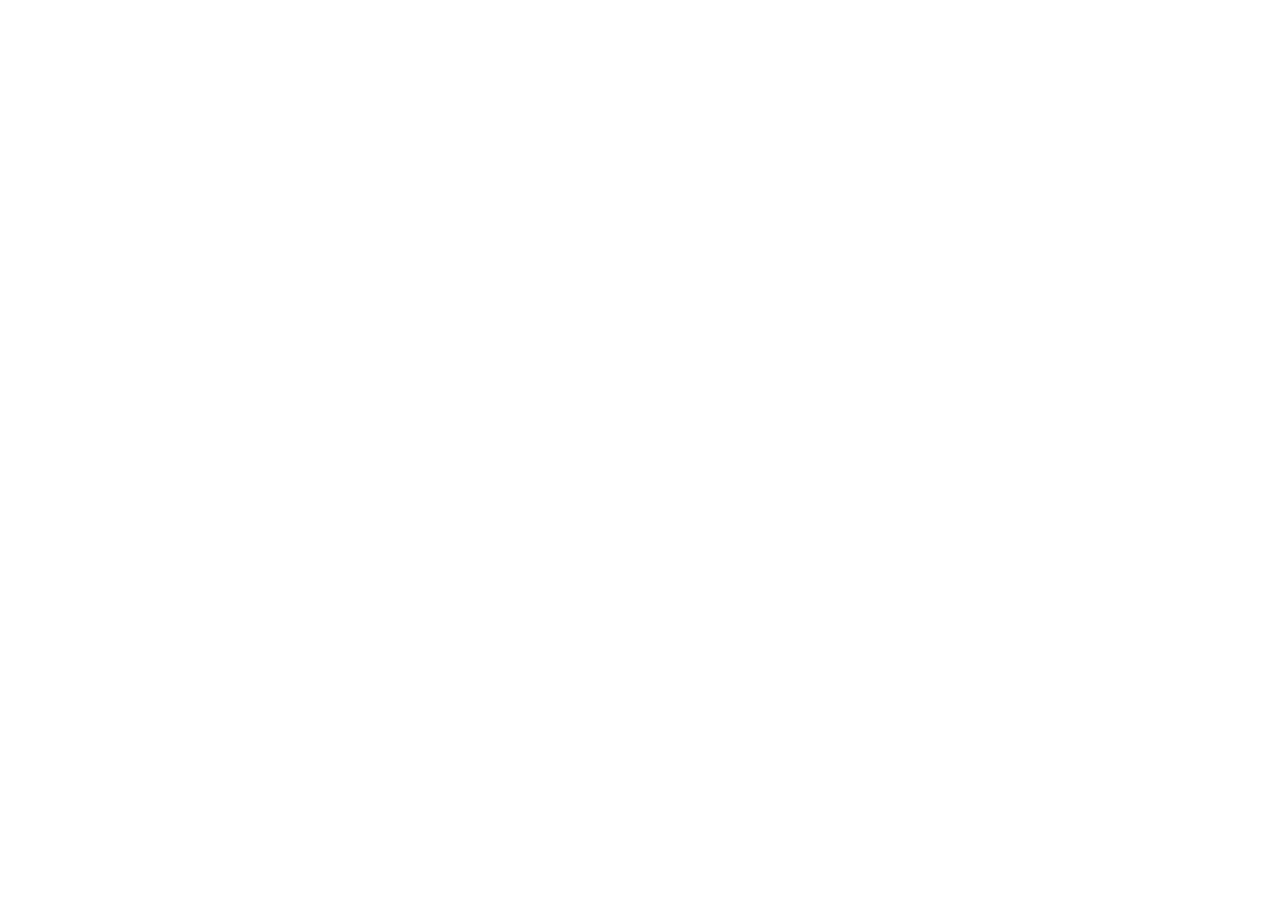
==== commit dbee6339: "link HandPad project page to handpad.github.io" ====
--- a/projects/handpad/index.html
+++ b/projects/handpad/index.html
@@ -1,267 +1,12 @@
 <!doctype html>
 <html lang="en">
-
 <head>
-  <meta charset="utf-8" />
-  <meta name="viewport" content="width=device-width,initial-scale=1,shrink-to-fit=no">
-  <meta name="description" content="Project page for HandPad: A Bimanual Hand Interface for Fluid Window Interactions in VR.">
-  <meta name="author" content="Wen Ying">
-  <meta name="keywords" content="HandPad,Virtual Reality,Bimanual Interaction,Input Remapping,Gestures,Productivity,Wen Ying">
-
-  <title>HandPad: Bimanual Window Interaction in VR</title>
-
-  <link href="https://cdn.jsdelivr.net/npm/bootstrap@5.3.3/dist/css/bootstrap.min.css" rel="stylesheet" integrity="sha384-QWTKZyjpPEjISv5WaRU9OFeRpok6YctnYmDr5pNlyT2bRjXh0JMhjY6hW+ALEwIH" crossorigin="anonymous">
-  <link rel="stylesheet" href="https://cdn.jsdelivr.net/npm/bootstrap-icons@1.11.3/font/bootstrap-icons.min.css">
-  <link href="../../css/style.css" rel="stylesheet">
-
-  <script src="https://cdn.jsdelivr.net/npm/bootstrap@5.3.3/dist/js/bootstrap.bundle.min.js" integrity="sha384-YvpcrYf0tY3lHB60NNkmXc5s9fDVZLESaAA55NDzOxhy9GkcIdslK1eN7N6jIeHz" crossorigin="anonymous"></script>
-  <script src="https://cdn.jsdelivr.net/npm/clipboard@2.0.11/dist/clipboard.min.js"></script>
+  <meta charset="utf-8">
+  <meta http-equiv="refresh" content="0; url=https://handpad.github.io/">
+  <link rel="canonical" href="https://handpad.github.io/">
+  <title>Redirecting to HandPad</title>
 </head>
-
-<body class="project-page handpad-page">
-  <div class="container-fluid">
-    <nav class="project-nav col-wrapper">
-      <a href="../../">Wen Ying</a>
-      <span>/</span>
-      <span>HandPad</span>
-    </nav>
-
-    <header class="project-hero sec-wrapper">
-      <div class="row justify-content-center">
-        <div class="col col-wrapper text-center">
-          <div class="project-venue">arXiv preprint, 2026</div>
-          <h1>HandPad: A Bimanual Hand Interface for Fluid Window Interactions in VR</h1>
-          <div class="project-authors">
-            <a href="../../">Wen Ying</a><sup>1</sup>,
-            <a href="https://adildsw.com/">Adil Rahman</a><sup>1</sup>,
-            <a href="https://erzhenh.com/">Erzhen Hu</a><sup>1</sup>,
-            and
-            <a href="https://seongkookheo.com/">Seongkook Heo</a><sup>2</sup>
-          </div>
-          <div class="project-affiliation"><sup>1</sup>University of Virginia and <sup>2</sup>UNIST</div>
-          <div class="project-links">
-            <a class="project-button" href="../../assets/HandPad/HandPad-arXiv.pdf"><i class="bi bi-file-earmark-pdf"></i>Paper</a>
-            <a class="project-button" href="#video"><i class="bi bi-play-btn"></i>Video</a>
-            <a class="project-button" href="#result-highlights"><i class="bi bi-bar-chart-line"></i>Highlights</a>
-            <a class="project-button" href="#citation" id="project-bibtex-trigger"><i class="bi bi-blockquote-left"></i>Citation</a>
-          </div>
-        </div>
-      </div>
-    </header>
-
-    <main>
-      <section class="sec-wrapper">
-        <div class="row section-item">
-          <div class="col col-wrapper">
-            <img class="project-teaser" src="../../assets/HandPad/HandPad_Teaser_v2.png" alt="HandPad non-dominant hand modes for VR window interaction">
-            <p class="project-caption">HandPad uses the non-dominant hand to establish spatial frames and interaction contexts while the dominant hand performs fine-grained window manipulation.</p>
-          </div>
-        </div>
-      </section>
-
-      <section class="sec-wrapper">
-        <div class="row section-head">
-          <div class="col col-wrapper">
-            <h2 class="section-title">Abstract</h2>
-          </div>
-        </div>
-        <div class="row section-item">
-          <div class="col col-wrapper project-copy">
-            <p>
-              Virtual Reality offers potential for productivity work by creating expansive displays anywhere, yet current systems often rely on external input devices that limit on-the-go mobile VR use.
-            </p>
-            <p>
-              We introduce <b>HandPad</b>, a suite of bare-hand interaction techniques that leverage asymmetric bimanual coordination and self-haptic support. The <b>non-dominant hand</b> establishes <b>spatial frames</b> and <b>interaction contexts</b>, while the <b>dominant hand</b> performs <b>fine-grained manipulation</b>.
-            </p>
-            <p>
-              The palm surface of the non-dominant hand serves as a physical touch surface, and both hands are spatially remapped to virtual windows for comfortable direct interaction. An exploratory study showed that HandPad enables efficient and ergonomic interaction for knowledge work in VR.
-            </p>
-          </div>
-        </div>
-      </section>
-
-      <section class="sec-wrapper" id="video">
-        <div class="row section-head">
-          <div class="col col-wrapper">
-            <h2 class="section-title">Video</h2>
-          </div>
-        </div>
-        <div class="row section-item">
-          <div class="col col-wrapper">
-            <div class="project-video">
-              <video controls playsinline preload="metadata">
-                <source src="../../assets/HandPad/HandPad_Video.mp4" type="video/mp4">
-              </video>
-            </div>
-          </div>
-        </div>
-      </section>
-
-      <section class="sec-wrapper">
-        <div class="row section-head">
-          <div class="col col-wrapper">
-            <h2 class="section-title">HandPad Design</h2>
-          </div>
-        </div>
-        <div class="row section-item">
-          <div class="col col-wrapper project-copy">
-            <p>
-              HandPad treats the non-dominant hand as a mobile reference frame, a tangible touch surface, and a mode-switching input. This lets the dominant hand manipulate virtual windows through touch and mid-air gestures while both physical hands remain in a comfortable posture.
-            </p>
-          </div>
-        </div>
-        <div class="row section-item">
-          <div class="col col-wrapper project-tracing-col">
-            <h3 class="project-subsection-title">Non-Dominant Hand Gestures</h3>
-            <p class="project-copy project-lead">
-              The non-dominant hand switches the interaction context and anchors the virtual workspace.
-            </p>
-            <img class="project-figure" src="../../assets/HandPad/snap_gestures_v2.png" alt="HandPad non-dominant hand snap modes">
-          </div>
-        </div>
-        <div class="row section-item">
-          <div class="col col-wrapper project-tracing-col">
-            <h3 class="project-subsection-title">Dominant Hand Gestures</h3>
-            <p class="project-copy project-lead">
-              The dominant hand combines on-palm touch with familiar mid-air gestures for precise manipulation.
-            </p>
-            <img class="project-figure" src="../../assets/HandPad/manpulation_gesture_v2.png" alt="Dominant hand manipulation gestures in HandPad">
-          </div>
-        </div>
-        <div class="row section-item">
-          <div class="col col-wrapper project-tracing-col">
-            <h3 class="project-subsection-title">Touch and Gesture Detection</h3>
-            <p class="project-copy project-lead">
-              HandPad detects on-palm touch states and maps them to interaction gestures for direct window control.
-            </p>
-            <a class="project-detail-toggle" data-bs-toggle="collapse" href="#touch-gesture-detection" onclick="return false" aria-expanded="false" aria-controls="touch-gesture-detection">
-              View detection details
-              <i class="bi bi-chevron-down project-collapse-icon" aria-hidden="true"></i>
-            </a>
-            <div class="collapse project-detail-collapse" id="touch-gesture-detection">
-              <div class="project-copy">
-                <p>
-                  <b>Touch Detection & State Machine.</b> HandPad first tracks touch contact, dwell time, movement distance, and the number of active touch points. These signals classify each contact as touched, dwelling, or moving.
-                </p>
-                <p>
-                  <b>Gesture Recognition.</b> The system then maps touch-state sequences and touch-point counts to interaction gestures, including clicks, swipes or drags, two-finger scrolling, and thumb-index scale or rotate actions.
-                </p>
-              </div>
-              <img class="project-figure" src="../../assets/HandPad/touchstate.png" alt="HandPad touch state machine for detecting clicks, drags, scrolling, and scale or rotate gestures">
-              <p class="project-caption">The top layer detects touch states from contact, dwell, movement, and touch-point count. The bottom layer recognizes gestures by matching state sequences to clicks, swipes or drags, scrolling, and scale or rotate actions.</p>
-            </div>
-          </div>
-        </div>
-        <div class="row section-item">
-          <div class="col col-wrapper project-tracing-col">
-            <h3 class="project-subsection-title">Interaction Techniques</h3>
-            <p class="project-copy project-lead">
-              Together, the two hands support cross-window workflows and lightweight shortcuts.
-            </p>
-            <img class="project-figure" src="../../assets/HandPad/draganddrop_v2.png" alt="HandPad drag-and-drop across windows">
-            <img class="project-figure" src="../../assets/HandPad/shortcut3.png" alt="HandPad temporary clipboard shortcuts on the fingers">
-          </div>
-        </div>
-      </section>
-
-      <section class="sec-wrapper" id="result-highlights">
-        <div class="row section-head">
-          <div class="col col-wrapper">
-            <h2 class="section-title project-highlights-title">Study Highlights</h2>
-          </div>
-        </div>
-        <div class="row section-item">
-          <div class="col-md-4 col-wrapper">
-            <div class="project-metric">
-              <div class="project-metric-value">9</div>
-              <div>participants used HandPad in multi-window quiz and poster design scenarios.</div>
-            </div>
-          </div>
-          <div class="col-md-4 col-wrapper">
-            <div class="project-metric">
-              <div class="project-metric-value">7/9</div>
-              <div>participants found non-dominant hand mode gestures intuitive and easy to learn.</div>
-            </div>
-          </div>
-          <div class="col-md-4 col-wrapper">
-            <div class="project-metric">
-              <div class="project-metric-value">8/9</div>
-              <div>participants appreciated hand remapping for more ergonomic interaction.</div>
-            </div>
-          </div>
-        </div>
-        <div class="row section-item">
-          <div class="col col-wrapper">
-            <img class="project-figure" src="../../assets/HandPad/study_task3.png" alt="HandPad open-book quiz and poster design study scenarios">
-            <p class="project-caption">Participants completed productivity-oriented tasks using multiple VR windows: an open-book quiz and a poster design task.</p>
-          </div>
-        </div>
-        <div class="row section-head">
-          <div class="col col-wrapper">
-            <h3 class="project-subsection-title">Usability</h3>
-          </div>
-        </div>
-        <div class="row section-item align-items-center">
-          <div class="col-md-6 col-wrapper">
-            <img class="project-figure" src="../../assets/HandPad/interaction_2.png" alt="HandPad ease-of-use ratings for interaction techniques">
-          </div>
-          <div class="col-md-6 col-wrapper project-copy">
-            <p>
-              Participants rated interaction-window resizing and locating positively, and they generally found scrolling and multi-touch content manipulation useful for productivity tasks.
-            </p>
-            <p>
-              Window rotation was more difficult because free hand motion introduced many degrees of freedom, suggesting that future systems may benefit from constraints such as axis locking or stabilization.
-            </p>
-          </div>
-        </div>
-      </section>
-
-      <section class="sec-wrapper">
-        <div class="row section-head">
-          <div class="col col-wrapper">
-            <h2 class="section-title">Takeaways</h2>
-          </div>
-        </div>
-        <div class="row section-item">
-          <div class="col col-wrapper project-copy">
-            <ul>
-              <li>HandPad shows how a bare hand can become both an <b>input device</b> and a <b>spatial reference frame</b>.</li>
-              <li>Participants described the <b>non-dominant palm</b> as feeling like a <b>touchpad</b> or touchscreen, making sustained interactions such as scrolling, dragging, and multi-touch manipulation more stable than pure mid-air input.</li>
-              <li><b>Hybrid input</b> is important: <b>hand-surface interaction</b> supports precision and control, while <b>mid-air gestures</b> remain useful for quick lightweight actions around the active interaction area.</li>
-            </ul>
-          </div>
-        </div>
-      </section>
-
-      <section class="sec-wrapper" id="citation">
-        <div class="row section-head">
-          <div class="col col-wrapper">
-            <h2 class="section-title">Citation</h2>
-            <a data-bs-toggle="collapse" href="#project-bibtex" onclick="return false">BibTeX</a>
-          </div>
-        </div>
-        <div class="row section-item">
-          <div class="col col-wrapper">
-            <div class="collapse" id="project-bibtex">
-              <pre class="snippet"><code>@article{ying2026handpad,
-  title = {HandPad: A Bimanual Hand Interface for Fluid Window Interactions in VR},
-  author = {Ying, Wen and Rahman, Adil and Hu, Erzhen and Heo, Seongkook},
-  journal = {arXiv preprint},
-  year = {2026},
-  keywords = {Gestures, bimanual interaction, input remapping, virtual reality}
-}</code></pre>
-            </div>
-          </div>
-        </div>
-      </section>
-    </main>
-
-    <footer class="citation col-wrapper">
-      <div class="text-muted">Copyright &copy; <span id="year"></span> Wen Ying</div>
-    </footer>
-  </div>
+<body>
+  <p>Redirecting to <a href="https://handpad.github.io/">handpad.github.io</a>.</p>
 </body>
-
-<script defer src="../../js/script.js"></script>
-
 </html>
